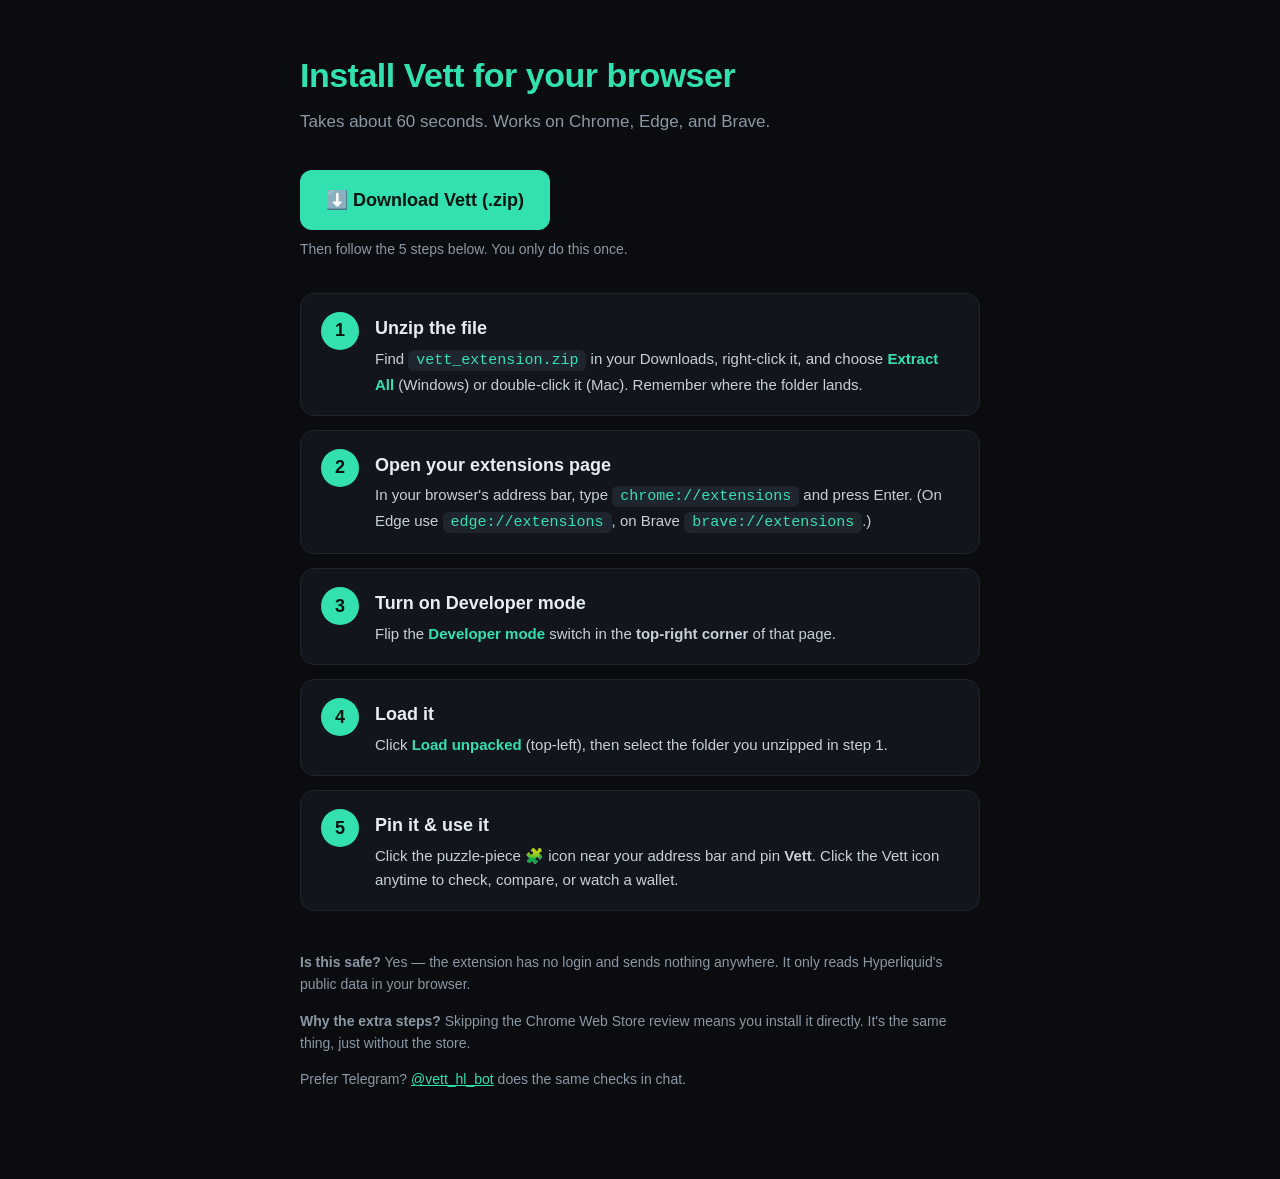
==== docs/install.html @ bcb6eacf "Extension v0.2 (feature parity) + install page + subtler photo backdrop - extension/: adds Compare, " ====
<!DOCTYPE html>
<html lang="en"><head>
<meta charset="utf-8"><meta name="viewport" content="width=device-width,initial-scale=1">
<title>Install Vett — Browser Extension</title>
<style>
:root{color-scheme:dark}
body{margin:0;background:#0a0c10;color:#e6edf3;font:17px/1.6 -apple-system,Segoe UI,Roboto,sans-serif}
.wrap{max-width:680px;margin:0 auto;padding:48px 22px 80px}
h1{color:#33e1b0;font-size:34px;margin:0 0 6px;letter-spacing:-.5px}
.sub{color:#8b98a5;margin-bottom:28px}
.dl{display:inline-block;background:#33e1b0;color:#04150f;font-weight:800;font-size:18px;
  text-decoration:none;padding:16px 26px;border-radius:12px;margin:6px 0 8px}
.note{color:#8b98a5;font-size:14px;margin-bottom:32px}
.step{display:flex;gap:16px;background:#12161c;border:1px solid #1e252e;border-radius:14px;
  padding:18px 20px;margin:14px 0}
.num{flex:none;width:38px;height:38px;border-radius:50%;background:#33e1b0;color:#04150f;
  font-weight:800;font-size:18px;display:flex;align-items:center;justify-content:center}
.step h3{margin:2px 0 4px;font-size:18px}
.step p{margin:0;color:#c7d0da;font-size:15px}
code{background:#1e252e;padding:2px 8px;border-radius:6px;color:#33e1b0;font-size:15px}
.k{color:#33e1b0;font-weight:700}
.faq{margin-top:40px;color:#8b98a5;font-size:14px}
a{color:#33e1b0}
</style></head>
<body><div class="wrap">
<h1>Install Vett for your browser</h1>
<div class="sub">Takes about 60 seconds. Works on Chrome, Edge, and Brave.</div>

<a class="dl" href="https://github.com/Excevity/vett/releases/latest/download/vett_extension.zip">⬇️ Download Vett (.zip)</a>
<div class="note">Then follow the 5 steps below. You only do this once.</div>

<div class="step"><div class="num">1</div><div>
  <h3>Unzip the file</h3>
  <p>Find <code>vett_extension.zip</code> in your Downloads, right-click it, and choose
  <span class="k">Extract All</span> (Windows) or double-click it (Mac). Remember where the folder lands.</p>
</div></div>

<div class="step"><div class="num">2</div><div>
  <h3>Open your extensions page</h3>
  <p>In your browser's address bar, type <code>chrome://extensions</code> and press Enter.
  (On Edge use <code>edge://extensions</code>, on Brave <code>brave://extensions</code>.)</p>
</div></div>

<div class="step"><div class="num">3</div><div>
  <h3>Turn on Developer mode</h3>
  <p>Flip the <span class="k">Developer mode</span> switch in the <b>top-right corner</b> of that page.</p>
</div></div>

<div class="step"><div class="num">4</div><div>
  <h3>Load it</h3>
  <p>Click <span class="k">Load unpacked</span> (top-left), then select the folder you unzipped in step 1.</p>
</div></div>

<div class="step"><div class="num">5</div><div>
  <h3>Pin it & use it</h3>
  <p>Click the puzzle-piece 🧩 icon near your address bar and pin <b>Vett</b>. Click the Vett icon
  anytime to check, compare, or watch a wallet.</p>
</div></div>

<div class="faq">
  <p><b>Is this safe?</b> Yes — the extension has no login and sends nothing anywhere. It only reads
  Hyperliquid's public data in your browser.</p>
  <p><b>Why the extra steps?</b> Skipping the Chrome Web Store review means you install it directly.
  It's the same thing, just without the store.</p>
  <p>Prefer Telegram? <a href="https://t.me/vett_hl_bot">@vett_hl_bot</a> does the same checks in chat.</p>
</div>
</div></body></html>
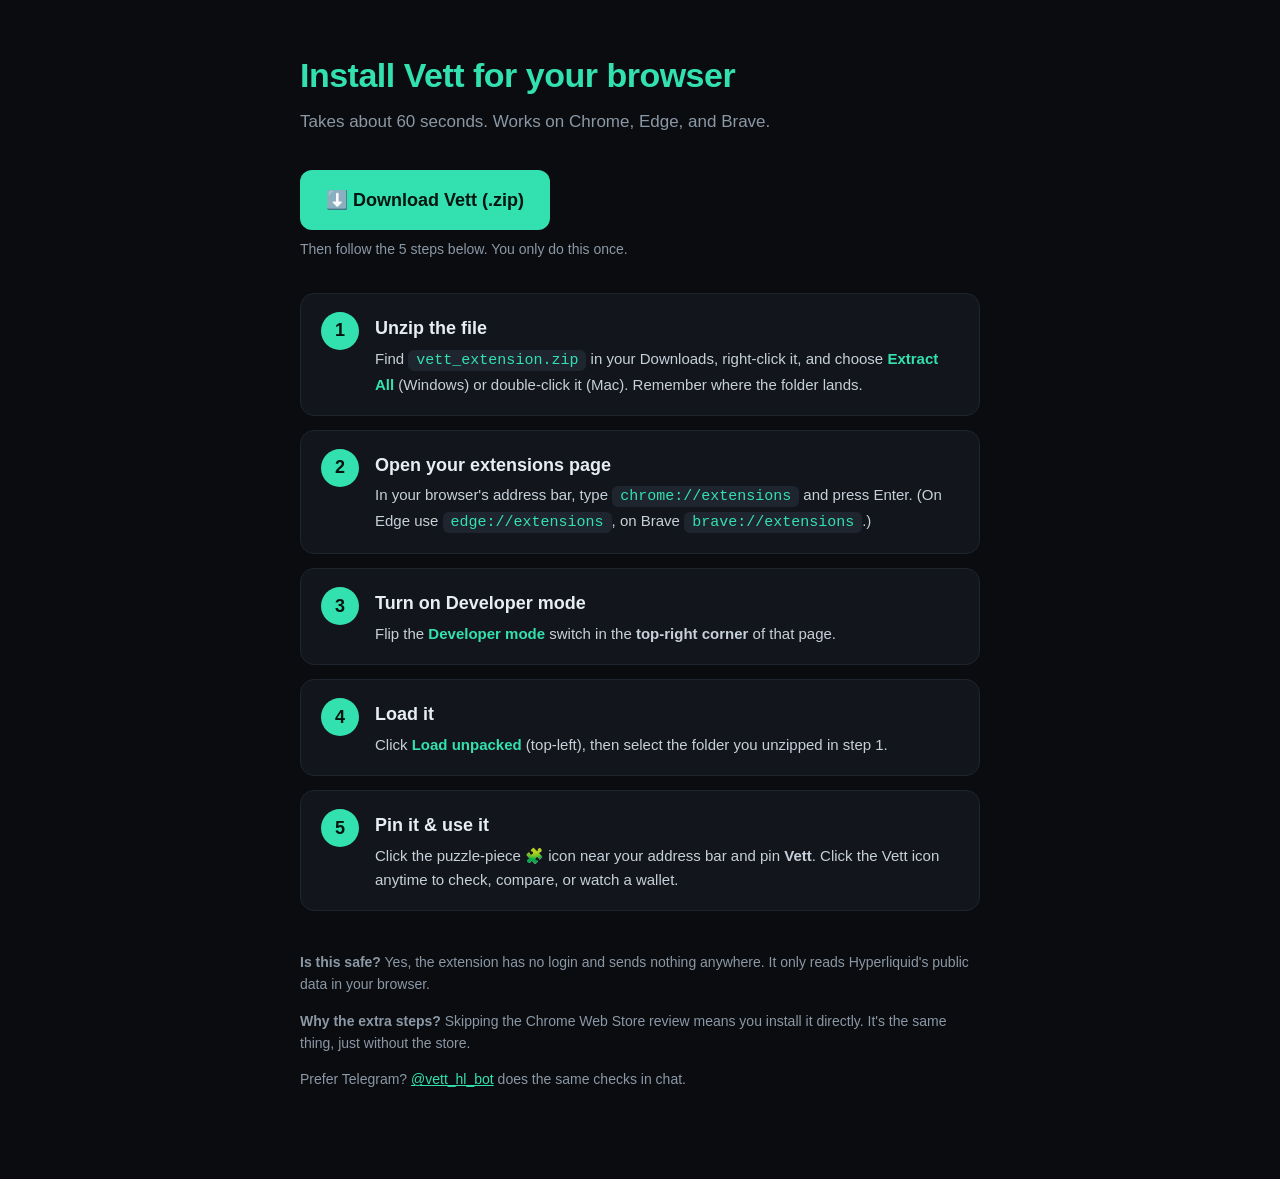
==== commit 791a3b4b: "Remove em dashes from all Vett copy (bot, extension, docs, videos) Swept every user-facing surface: " ====
--- a/docs/install.html
+++ b/docs/install.html
@@ -1,7 +1,7 @@
 <!DOCTYPE html>
 <html lang="en"><head>
 <meta charset="utf-8"><meta name="viewport" content="width=device-width,initial-scale=1">
-<title>Install Vett — Browser Extension</title>
+<title>Install the Vett Browser Extension</title>
 <style>
 :root{color-scheme:dark}
 body{margin:0;background:#0a0c10;color:#e6edf3;font:17px/1.6 -apple-system,Segoe UI,Roboto,sans-serif}
@@ -9,12 +9,12 @@
 h1{color:#33e1b0;font-size:34px;margin:0 0 6px;letter-spacing:-.5px}
 .sub{color:#8b98a5;margin-bottom:28px}
 .dl{display:inline-block;background:#33e1b0;color:#04150f;font-weight:800;font-size:18px;
-  text-decoration:none;padding:16px 26px;border-radius:12px;margin:6px 0 8px}
+ text-decoration:none;padding:16px 26px;border-radius:12px;margin:6px 0 8px}
 .note{color:#8b98a5;font-size:14px;margin-bottom:32px}
 .step{display:flex;gap:16px;background:#12161c;border:1px solid #1e252e;border-radius:14px;
-  padding:18px 20px;margin:14px 0}
+ padding:18px 20px;margin:14px 0}
 .num{flex:none;width:38px;height:38px;border-radius:50%;background:#33e1b0;color:#04150f;
-  font-weight:800;font-size:18px;display:flex;align-items:center;justify-content:center}
+ font-weight:800;font-size:18px;display:flex;align-items:center;justify-content:center}
 .step h3{margin:2px 0 4px;font-size:18px}
 .step p{margin:0;color:#c7d0da;font-size:15px}
 code{background:#1e252e;padding:2px 8px;border-radius:6px;color:#33e1b0;font-size:15px}
@@ -30,38 +30,38 @@
 <div class="note">Then follow the 5 steps below. You only do this once.</div>
 
 <div class="step"><div class="num">1</div><div>
-  <h3>Unzip the file</h3>
-  <p>Find <code>vett_extension.zip</code> in your Downloads, right-click it, and choose
-  <span class="k">Extract All</span> (Windows) or double-click it (Mac). Remember where the folder lands.</p>
+ <h3>Unzip the file</h3>
+ <p>Find <code>vett_extension.zip</code> in your Downloads, right-click it, and choose
+ <span class="k">Extract All</span> (Windows) or double-click it (Mac). Remember where the folder lands.</p>
 </div></div>
 
 <div class="step"><div class="num">2</div><div>
-  <h3>Open your extensions page</h3>
-  <p>In your browser's address bar, type <code>chrome://extensions</code> and press Enter.
-  (On Edge use <code>edge://extensions</code>, on Brave <code>brave://extensions</code>.)</p>
+ <h3>Open your extensions page</h3>
+ <p>In your browser's address bar, type <code>chrome://extensions</code> and press Enter.
+ (On Edge use <code>edge://extensions</code>, on Brave <code>brave://extensions</code>.)</p>
 </div></div>
 
 <div class="step"><div class="num">3</div><div>
-  <h3>Turn on Developer mode</h3>
-  <p>Flip the <span class="k">Developer mode</span> switch in the <b>top-right corner</b> of that page.</p>
+ <h3>Turn on Developer mode</h3>
+ <p>Flip the <span class="k">Developer mode</span> switch in the <b>top-right corner</b> of that page.</p>
 </div></div>
 
 <div class="step"><div class="num">4</div><div>
-  <h3>Load it</h3>
-  <p>Click <span class="k">Load unpacked</span> (top-left), then select the folder you unzipped in step 1.</p>
+ <h3>Load it</h3>
+ <p>Click <span class="k">Load unpacked</span> (top-left), then select the folder you unzipped in step 1.</p>
 </div></div>
 
 <div class="step"><div class="num">5</div><div>
-  <h3>Pin it & use it</h3>
-  <p>Click the puzzle-piece 🧩 icon near your address bar and pin <b>Vett</b>. Click the Vett icon
-  anytime to check, compare, or watch a wallet.</p>
+ <h3>Pin it & use it</h3>
+ <p>Click the puzzle-piece 🧩 icon near your address bar and pin <b>Vett</b>. Click the Vett icon
+ anytime to check, compare, or watch a wallet.</p>
 </div></div>
 
 <div class="faq">
-  <p><b>Is this safe?</b> Yes — the extension has no login and sends nothing anywhere. It only reads
-  Hyperliquid's public data in your browser.</p>
-  <p><b>Why the extra steps?</b> Skipping the Chrome Web Store review means you install it directly.
-  It's the same thing, just without the store.</p>
-  <p>Prefer Telegram? <a href="https://t.me/vett_hl_bot">@vett_hl_bot</a> does the same checks in chat.</p>
+ <p><b>Is this safe?</b> Yes, the extension has no login and sends nothing anywhere. It only reads
+ Hyperliquid's public data in your browser.</p>
+ <p><b>Why the extra steps?</b> Skipping the Chrome Web Store review means you install it directly.
+ It's the same thing, just without the store.</p>
+ <p>Prefer Telegram? <a href="https://t.me/vett_hl_bot">@vett_hl_bot</a> does the same checks in chat.</p>
 </div>
 </div></body></html>
